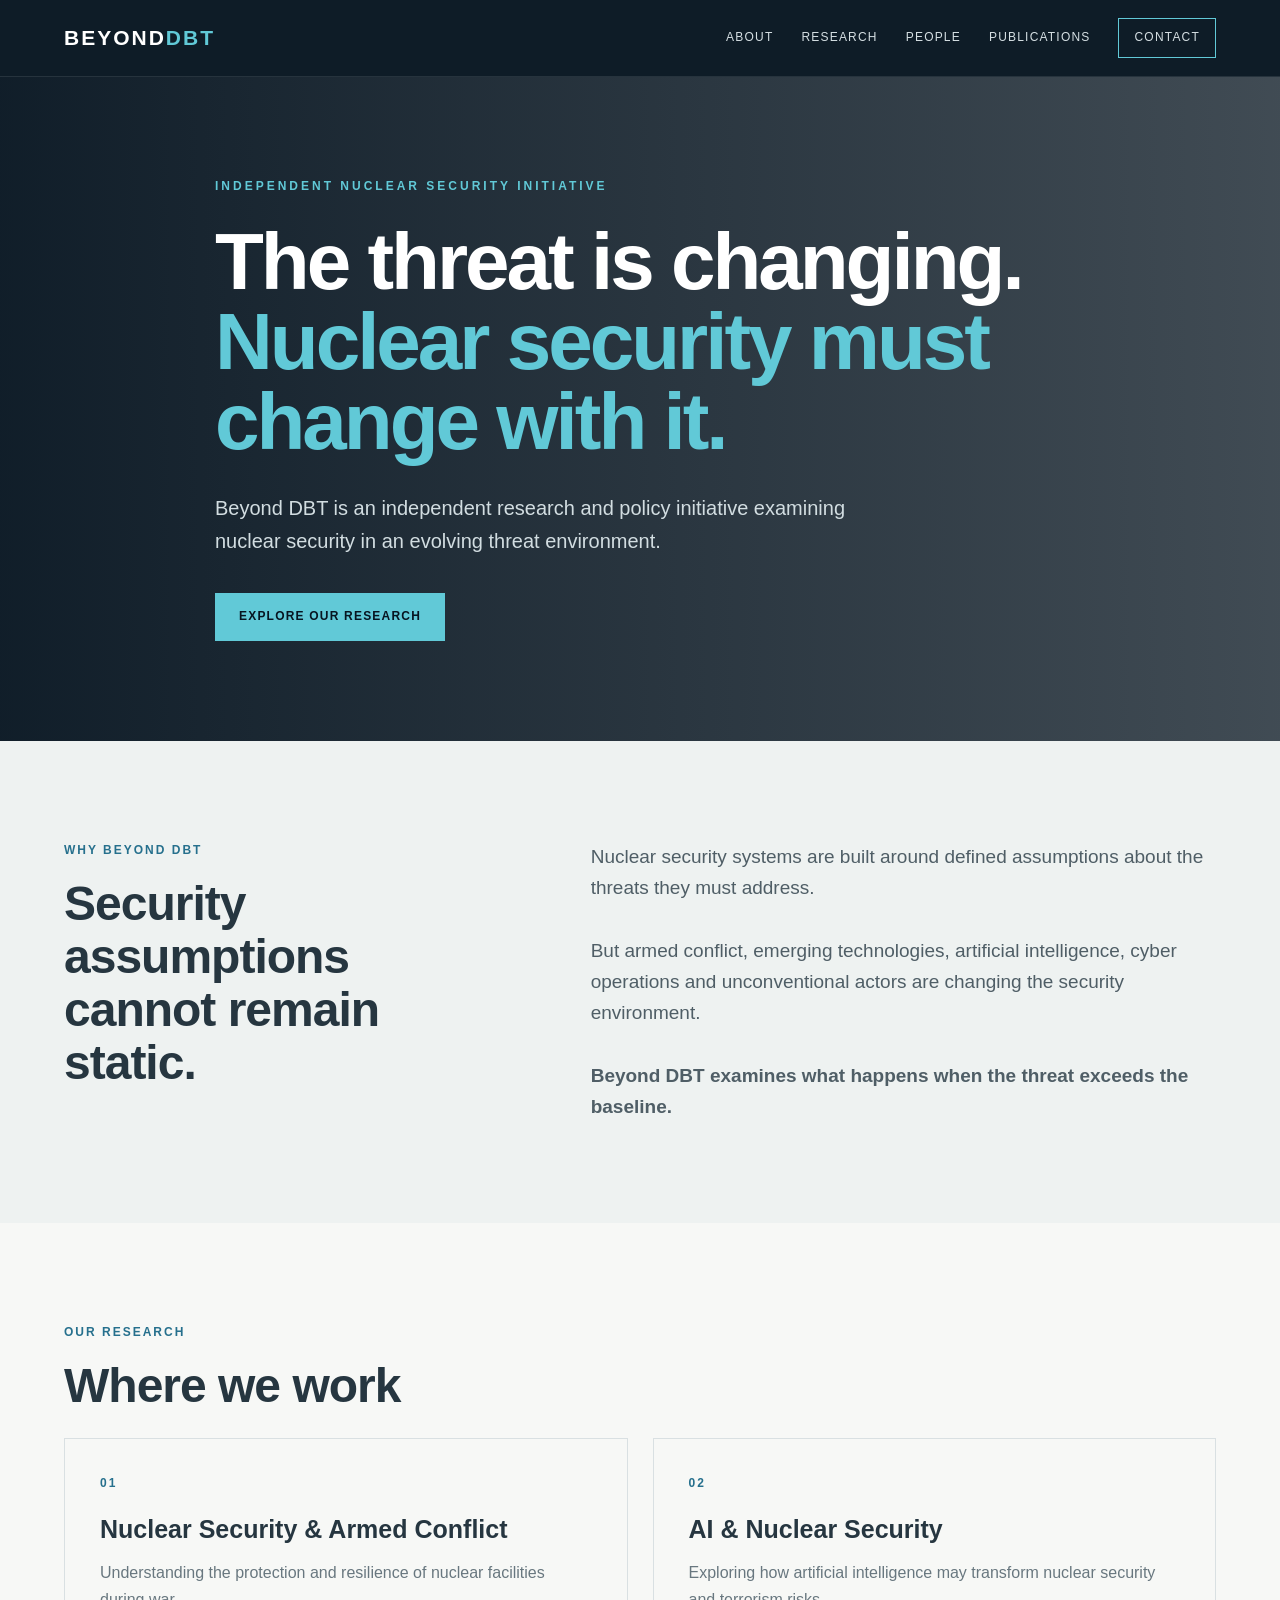
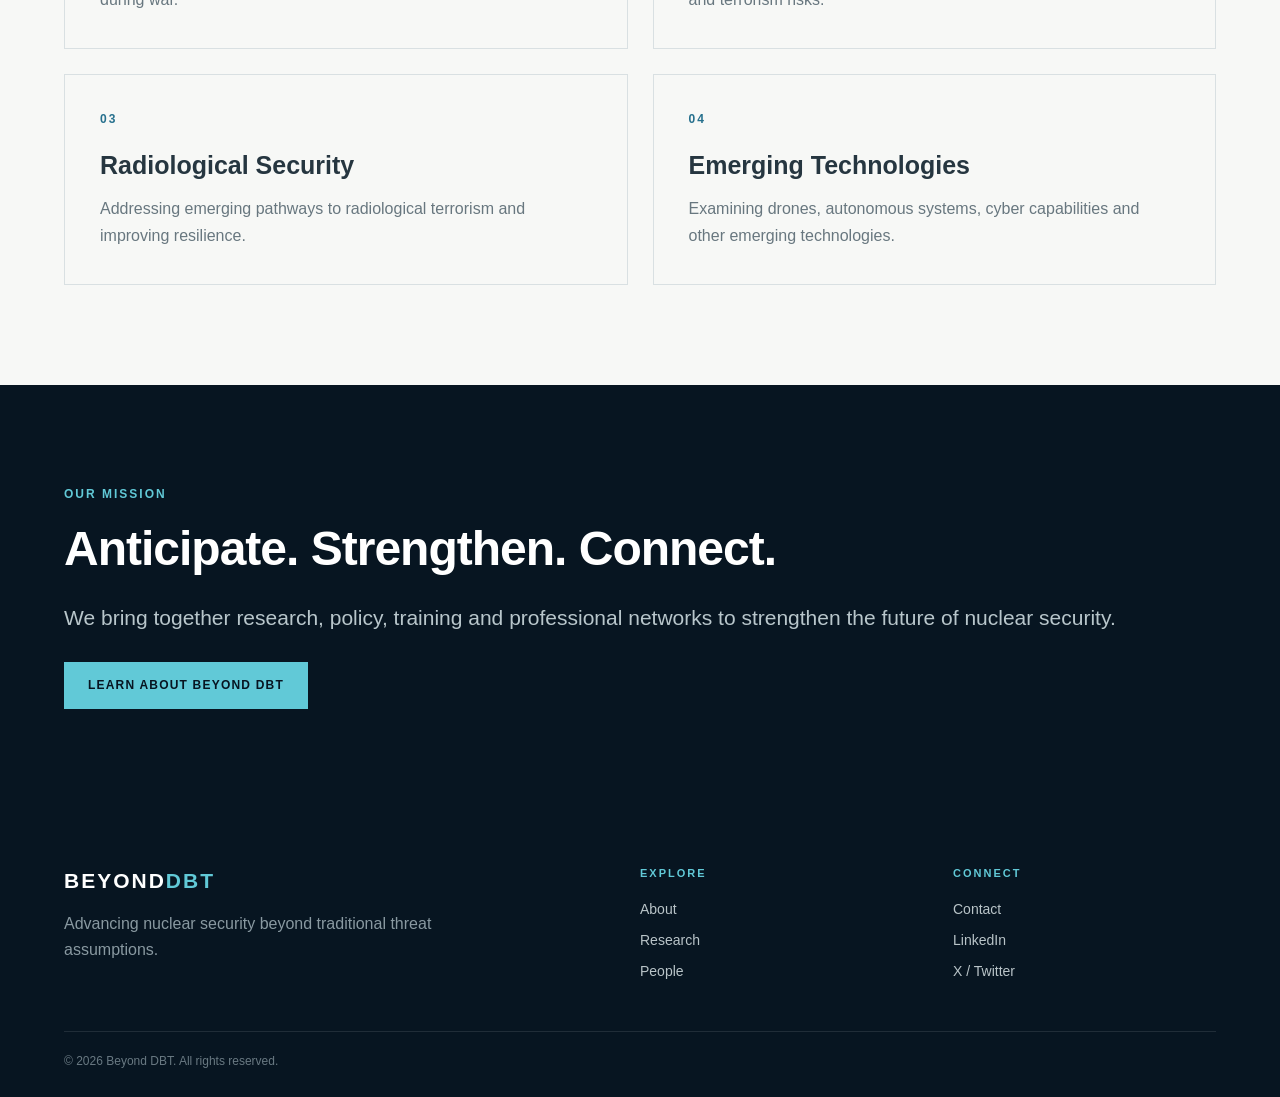
==== index.html @ 9203df45 "Add files via upload" ====
<!DOCTYPE html>
<html lang="en">

<head>
<meta charset="UTF-8">
<meta name="viewport" content="width=device-width, initial-scale=1.0">

<title>Beyond DBT | Nuclear Security</title>

<link rel="stylesheet" href="style.css">
</head>

<body>

<header>
<div class="container nav">

<a href="index.html" class="logo">
BEYOND<span>DBT</span>
</a>

<nav>
<a href="about.html">About</a>
<a href="research.html">Research</a>
<a href="people.html">People</a>
<a href="publications.html">Publications</a>
<a href="contact.html" class="nav-contact">Contact</a>
</nav>

</div>
</header>


<section class="hero">

<div class="container hero-content">

<div class="kicker">
Independent Nuclear Security Initiative
</div>

<h1>
The threat is changing.
<span>Nuclear security must change with it.</span>
</h1>

<p>
Beyond DBT is an independent research and policy initiative
examining nuclear security in an evolving threat environment.
</p>

<a href="research.html" class="btn btn-primary">
Explore our research
</a>

</div>

</section>


<section class="intro">

<div class="container intro-grid">

<div>

<div class="section-label">
Why Beyond DBT
</div>

<h2>
Security assumptions cannot remain static.
</h2>

</div>

<div class="intro-text">

<p>
Nuclear security systems are built around defined assumptions
about the threats they must address.
</p>

<br>

<p>
But armed conflict, emerging technologies, artificial
intelligence, cyber operations and unconventional actors
are changing the security environment.
</p>

<br>

<p>
<strong>
Beyond DBT examines what happens when the threat exceeds
the baseline.
</strong>
</p>

</div>

</div>

</section>


<section>

<div class="container">

<div class="section-label">
Our research
</div>

<h2>
Where we work
</h2>

<div class="grid">

<div class="card">
<div class="card-number">01</div>
<h3>Nuclear Security & Armed Conflict</h3>
<p>
Understanding the protection and resilience of nuclear
facilities during war.
</p>
</div>

<div class="card">
<div class="card-number">02</div>
<h3>AI & Nuclear Security</h3>
<p>
Exploring how artificial intelligence may transform
nuclear security and terrorism risks.
</p>
</div>

<div class="card">
<div class="card-number">03</div>
<h3>Radiological Security</h3>
<p>
Addressing emerging pathways to radiological terrorism
and improving resilience.
</p>
</div>

<div class="card">
<div class="card-number">04</div>
<h3>Emerging Technologies</h3>
<p>
Examining drones, autonomous systems, cyber capabilities
and other emerging technologies.
</p>
</div>

</div>

</div>

</section>


<section class="dark">

<div class="container">

<div class="section-label">
Our mission
</div>

<h2>
Anticipate. Strengthen. Connect.
</h2>

<p class="lead">
We bring together research, policy, training and professional
networks to strengthen the future of nuclear security.
</p>

<br>

<a href="about.html" class="btn btn-primary">
Learn about Beyond DBT
</a>

</div>

</section>


<footer>

<div class="container">

<div class="footer-grid">

<div>

<div class="footer-logo">
BEYOND<span>DBT</span>
</div>

<p>
Advancing nuclear security beyond traditional
threat assumptions.
</p>

</div>

<div class="footer-column">

<h4>Explore</h4>

<a href="about.html">About</a>
<a href="research.html">Research</a>
<a href="people.html">People</a>

</div>

<div class="footer-column">

<h4>Connect</h4>

<a href="contact.html">Contact</a>
<a href="#">LinkedIn</a>
<a href="#">X / Twitter</a>

</div>

</div>

<div class="copyright">
© 2026 Beyond DBT. All rights reserved.
</div>

</div>

</footer>

</body>
</html>
---- style.css ----
:root {
    --navy: #071521;
    --navy-light: #0d2433;
    --blue: #26708d;
    --cyan: #61c9d7;
    --white: #f7f8f6;
    --light: #eef2f1;
    --gray: #68777f;
    --dark: #263640;
    --border: #d9e0e2;
}

* {
    box-sizing: border-box;
    margin: 0;
    padding: 0;
}

html {
    scroll-behavior: smooth;
}

body {
    font-family: Arial, Helvetica, sans-serif;
    color: var(--dark);
    background: var(--white);
    line-height: 1.65;
}

a {
    text-decoration: none;
    color: inherit;
}

.container {
    width: min(90%, 1180px);
    margin: auto;
}

/* NAVIGATION */

header {
    position: sticky;
    top: 0;
    z-index: 1000;
    background: rgba(7,21,33,.97);
    border-bottom: 1px solid rgba(255,255,255,.1);
}

.nav {
    height: 76px;
    display: flex;
    justify-content: space-between;
    align-items: center;
}

.logo {
    color: white;
    font-size: 21px;
    font-weight: 800;
    letter-spacing: 2px;
}

.logo span {
    color: var(--cyan);
}

nav {
    display: flex;
    gap: 28px;
    align-items: center;
}

nav a {
    color: #d5dfe3;
    font-size: 12px;
    text-transform: uppercase;
    letter-spacing: 1.2px;
}

nav a:hover {
    color: var(--cyan);
}

.nav-contact {
    border: 1px solid var(--cyan);
    padding: 9px 15px;
}

/* HERO */

.hero {
    min-height: 620px;
    display: flex;
    align-items: center;
    color: white;

    background:
        linear-gradient(
            90deg,
            rgba(7,21,33,.96),
            rgba(7,21,33,.76)
        ),
        url("https://images.unsplash.com/photo-1513828742140-ccaa28f3eda0?auto=format&fit=crop&w=2000&q=85")
        center/cover;
}

.hero-content {
    max-width: 850px;
}

.kicker {
    color: var(--cyan);
    text-transform: uppercase;
    letter-spacing: 3px;
    font-size: 12px;
    font-weight: bold;
    margin-bottom: 25px;
}

.hero h1 {
    font-size: clamp(45px, 7vw, 80px);
    line-height: 1;
    letter-spacing: -3px;
    margin-bottom: 30px;
}

.hero h1 span {
    color: var(--cyan);
}

.hero p {
    max-width: 700px;
    font-size: 20px;
    color: #d2dde1;
    margin-bottom: 35px;
}

.btn {
    display: inline-block;
    padding: 13px 23px;
    text-transform: uppercase;
    letter-spacing: 1.2px;
    font-size: 12px;
    font-weight: bold;
    border: 1px solid var(--cyan);
}

.btn-primary {
    background: var(--cyan);
    color: var(--navy);
}

.btn-primary:hover {
    background: white;
    border-color: white;
}

/* PAGE HERO */

.page-hero {
    background: var(--navy);
    color: white;
    padding: 100px 0 90px;
}

.page-hero h1 {
    font-size: 65px;
    line-height: 1;
    letter-spacing: -2px;
    margin-bottom: 20px;
}

.page-hero p {
    max-width: 700px;
    color: #b9c7cd;
    font-size: 19px;
}

/* SECTIONS */

section {
    padding: 100px 0;
}

.section-label {
    color: var(--blue);
    text-transform: uppercase;
    letter-spacing: 2px;
    font-size: 12px;
    font-weight: bold;
    margin-bottom: 18px;
}

h2 {
    font-size: 48px;
    line-height: 1.1;
    letter-spacing: -1px;
    margin-bottom: 25px;
}

.lead {
    font-size: 21px;
    color: #52626a;
}

/* HOME INTRO */

.intro {
    background: var(--light);
}

.intro-grid {
    display: grid;
    grid-template-columns: 1fr 1.4fr;
    gap: 80px;
}

.intro-text {
    font-size: 19px;
    color: #4f5e66;
}

/* CARDS */

.grid {
    display: grid;
    grid-template-columns: repeat(2, 1fr);
    gap: 25px;
}

.card {
    border: 1px solid var(--border);
    padding: 35px;
    transition: .25s;
}

.card:hover {
    border-color: var(--blue);
    transform: translateY(-4px);
}

.card-number {
    color: var(--blue);
    font-size: 12px;
    letter-spacing: 2px;
    font-weight: bold;
}

.card h3 {
    font-size: 25px;
    margin: 15px 0 10px;
}

.card p {
    color: var(--gray);
}

/* DARK SECTION */

.dark {
    background: var(--navy);
    color: white;
}

.dark .section-label {
    color: var(--cyan);
}

.dark h2 {
    color: white;
}

.dark p {
    color: #b8c6cb;
}

/* RESEARCH */

.research-list {
    display: grid;
    grid-template-columns: 1fr 1fr;
    border-top: 1px solid var(--border);
}

.research-item {
    padding: 35px 30px 35px 0;
    border-bottom: 1px solid var(--border);
}

.research-item:nth-child(even) {
    padding-left: 30px;
    border-left: 1px solid var(--border);
}

.research-item h3 {
    font-size: 27px;
    margin: 12px 0;
}

/* BIO */

.bio-grid {
    display: grid;
    grid-template-columns: 300px 1fr;
    gap: 70px;
}

.profile-photo {
    width: 100%;
    height: 400px;
    object-fit: cover;
    display: block;
}

.bio h2 {
    margin-bottom: 5px;
}

.role {
    color: var(--blue);
    font-weight: bold;
    margin-bottom: 25px;
}

.bio p {
    color: #56656d;
    margin-bottom: 18px;
}

.expertise {
    display: flex;
    flex-wrap: wrap;
    gap: 10px;
    margin-top: 25px;
}

.tag {
    border: 1px solid var(--border);
    padding: 8px 13px;
    font-size: 12px;
    text-transform: uppercase;
    letter-spacing: .7px;
}

/* CONTACT */

.contact-grid {
    display: grid;
    grid-template-columns: 1fr 1fr;
    gap: 70px;
}

.contact-box {
    background: var(--light);
    padding: 40px;
}

.contact-box h3 {
    margin-bottom: 10px;
}

.contact-box a {
    color: var(--blue);
}

/* FOOTER */

footer {
    background: var(--navy);
    color: white;
    padding: 55px 0 25px;
}

.footer-grid {
    display: grid;
    grid-template-columns: 2fr 1fr 1fr;
    gap: 50px;
    padding-bottom: 40px;
}

.footer-logo {
    font-weight: bold;
    letter-spacing: 2px;
    font-size: 21px;
}

.footer-logo span {
    color: var(--cyan);
}

footer p {
    color: #8999a1;
    max-width: 400px;
    margin-top: 12px;
}

.footer-column h4 {
    color: var(--cyan);
    font-size: 11px;
    letter-spacing: 2px;
    text-transform: uppercase;
    margin-bottom: 15px;
}

.footer-column a {
    display: block;
    color: #b9c4c8;
    margin-bottom: 8px;
    font-size: 14px;
}

.copyright {
    border-top: 1px solid rgba(255,255,255,.1);
    padding-top: 20px;
    color: #697982;
    font-size: 12px;
}

/* MOBILE */

@media(max-width:800px) {

    nav {
        display: none;
    }

    .hero h1,
    .page-hero h1 {
        font-size: 48px;
    }

    .intro-grid,
    .grid,
    .research-list,
    .bio-grid,
    .contact-grid,
    .footer-grid {
        grid-template-columns: 1fr;
    }

    .research-item:nth-child(even) {
        padding-left: 0;
        border-left: none;
    }

    section {
        padding: 70px 0;
    }
}
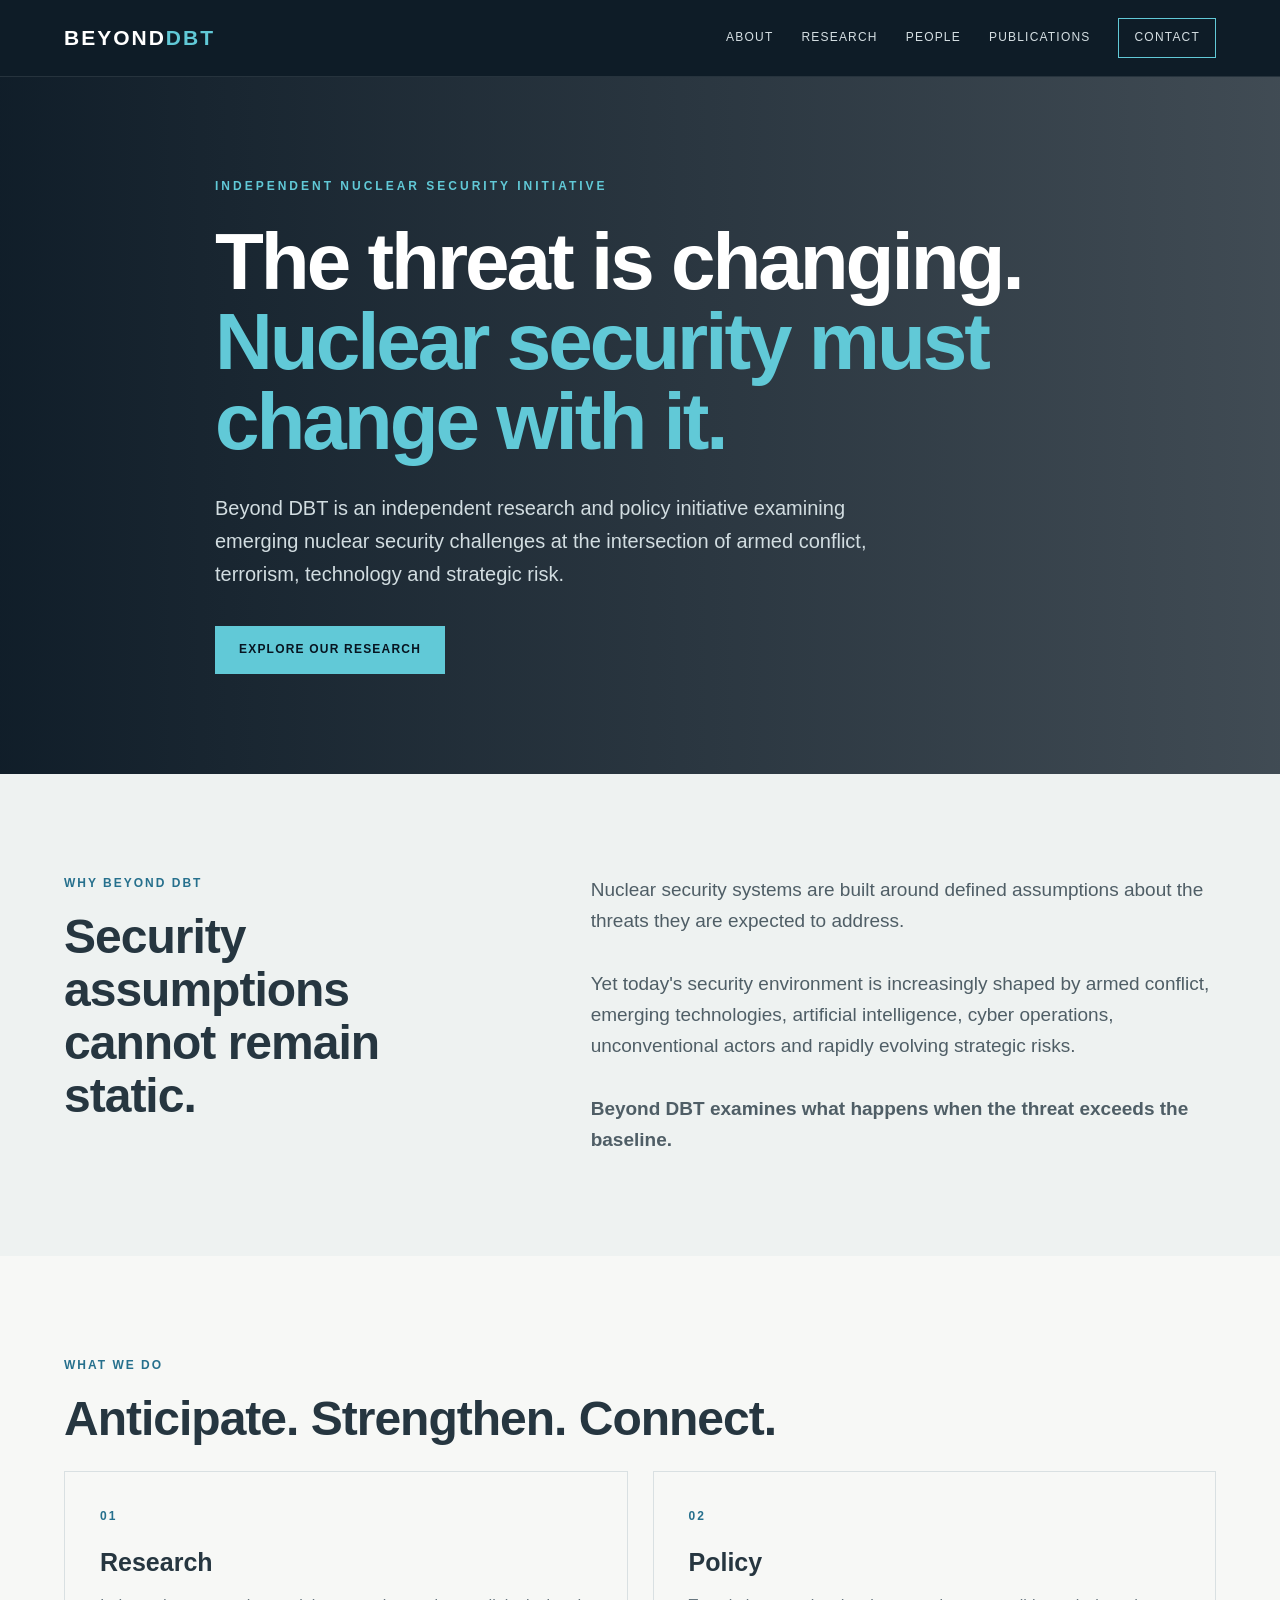
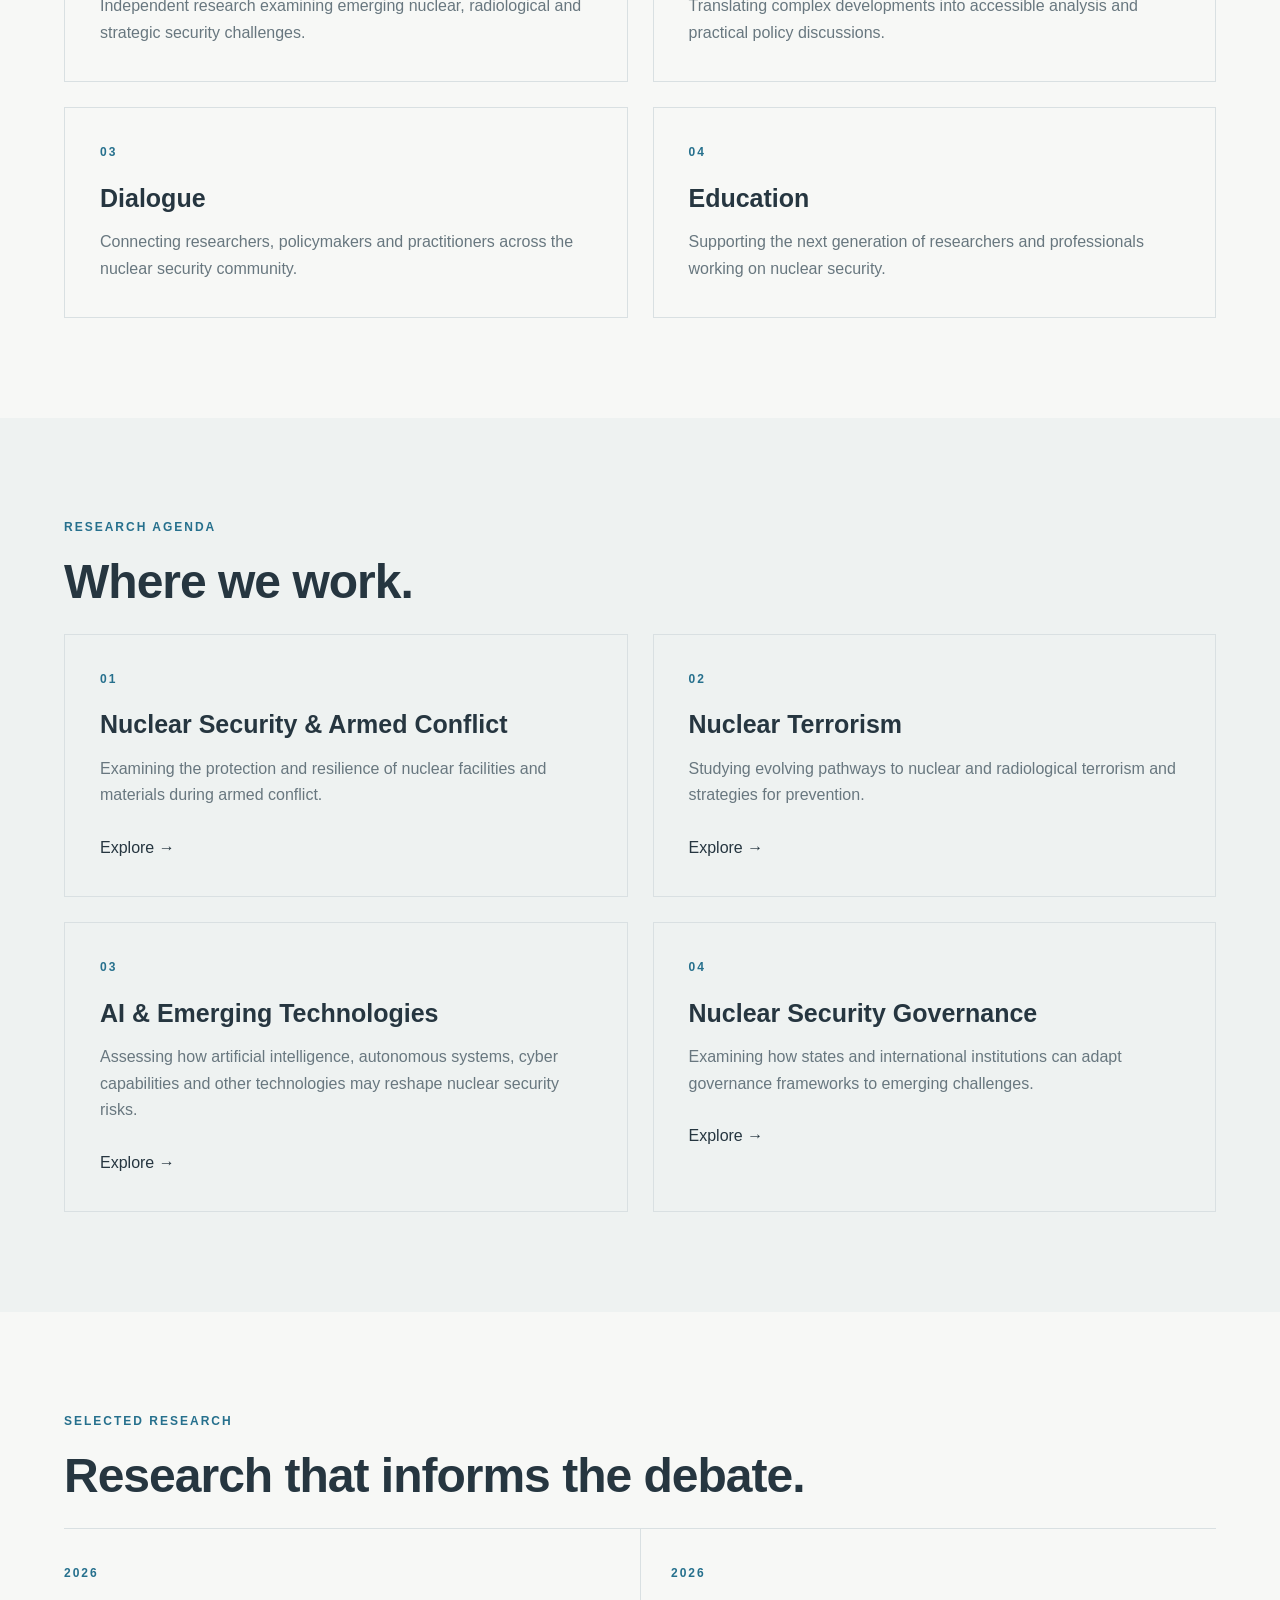
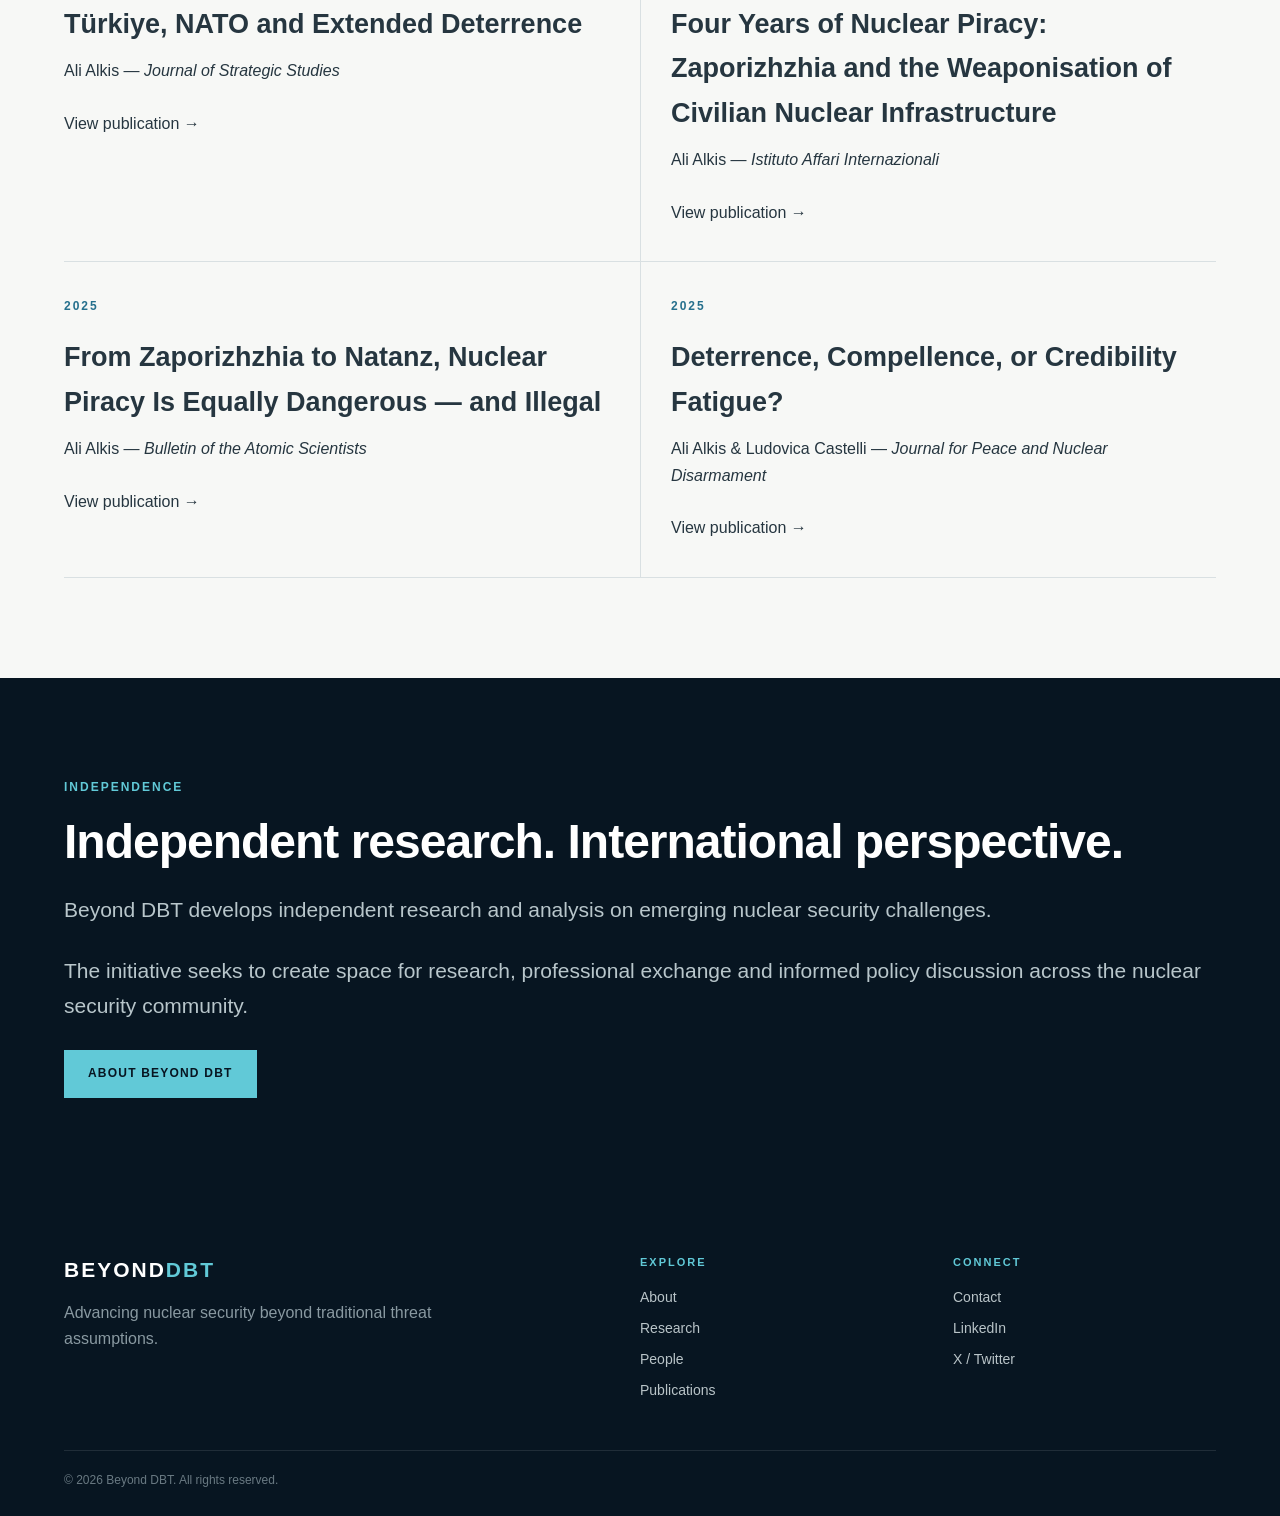
==== commit 464c7d5a: "Update index.html" ====
--- a/index.html
+++ b/index.html
@@ -2,17 +2,25 @@
 <html lang="en">
 
 <head>
+
 <meta charset="UTF-8">
 <meta name="viewport" content="width=device-width, initial-scale=1.0">
 
-<title>Beyond DBT | Nuclear Security</title>
+<meta name="description" content="Beyond DBT is an independent research and policy initiative examining emerging nuclear security challenges beyond traditional threat assumptions.">
+
+<title>Beyond DBT | Nuclear Security Beyond the Baseline</title>
 
 <link rel="stylesheet" href="style.css">
+
 </head>
 
 <body>
 
+
+<!-- NAVIGATION -->
+
 <header>
+
 <div class="container nav">
 
 <a href="index.html" class="logo">
@@ -20,16 +28,28 @@
 </a>
 
 <nav>
+
 <a href="about.html">About</a>
+
 <a href="research.html">Research</a>
+
 <a href="people.html">People</a>
+
 <a href="publications.html">Publications</a>
-<a href="contact.html" class="nav-contact">Contact</a>
+
+<a href="contact.html" class="nav-contact">
+Contact
+</a>
+
 </nav>
 
 </div>
+
 </header>
 
+
+
+<!-- HERO -->
 
 <section class="hero">
 
@@ -40,13 +60,22 @@
 </div>
 
 <h1>
+
 The threat is changing.
-<span>Nuclear security must change with it.</span>
+
+<span>
+Nuclear security must change with it.
+</span>
+
 </h1>
 
 <p>
+
 Beyond DBT is an independent research and policy initiative
-examining nuclear security in an evolving threat environment.
+examining emerging nuclear security challenges at the
+intersection of armed conflict, terrorism, technology
+and strategic risk.
+
 </p>
 
 <a href="research.html" class="btn btn-primary">
@@ -57,6 +86,9 @@
 
 </section>
 
+
+
+<!-- WHY BEYOND DBT -->
 
 <section class="intro">
 
@@ -74,28 +106,36 @@
 
 </div>
 
+
 <div class="intro-text">
 
 <p>
-Nuclear security systems are built around defined assumptions
-about the threats they must address.
-</p>
-
-<br>
-
-<p>
-But armed conflict, emerging technologies, artificial
-intelligence, cyber operations and unconventional actors
-are changing the security environment.
-</p>
-
-<br>
-
-<p>
+
+Nuclear security systems are built around defined
+assumptions about the threats they are expected to address.
+
+</p>
+
+<br>
+
+<p>
+
+Yet today's security environment is increasingly shaped
+by armed conflict, emerging technologies, artificial
+intelligence, cyber operations, unconventional actors
+and rapidly evolving strategic risks.
+
+</p>
+
+<br>
+
+<p>
+
 <strong>
-Beyond DBT examines what happens when the threat exceeds
-the baseline.
+Beyond DBT examines what happens when the threat
+exceeds the baseline.
 </strong>
+
 </p>
 
 </div>
@@ -105,84 +145,413 @@
 </section>
 
 
+
+<!-- MISSION -->
+
 <section>
 
 <div class="container">
 
 <div class="section-label">
-Our research
-</div>
-
-<h2>
-Where we work
-</h2>
-
-<div class="grid">
-
-<div class="card">
-<div class="card-number">01</div>
-<h3>Nuclear Security & Armed Conflict</h3>
-<p>
-Understanding the protection and resilience of nuclear
-facilities during war.
-</p>
-</div>
-
-<div class="card">
-<div class="card-number">02</div>
-<h3>AI & Nuclear Security</h3>
-<p>
-Exploring how artificial intelligence may transform
-nuclear security and terrorism risks.
-</p>
-</div>
-
-<div class="card">
-<div class="card-number">03</div>
-<h3>Radiological Security</h3>
-<p>
-Addressing emerging pathways to radiological terrorism
-and improving resilience.
-</p>
-</div>
-
-<div class="card">
-<div class="card-number">04</div>
-<h3>Emerging Technologies</h3>
-<p>
-Examining drones, autonomous systems, cyber capabilities
-and other emerging technologies.
-</p>
-</div>
-
-</div>
-
-</div>
-
-</section>
-
-
-<section class="dark">
-
-<div class="container">
-
-<div class="section-label">
-Our mission
+What we do
 </div>
 
 <h2>
 Anticipate. Strengthen. Connect.
 </h2>
 
+<div class="grid">
+
+
+<div class="card">
+
+<div class="card-number">
+01
+</div>
+
+<h3>
+Research
+</h3>
+
+<p>
+
+Independent research examining emerging nuclear,
+radiological and strategic security challenges.
+
+</p>
+
+</div>
+
+
+
+<div class="card">
+
+<div class="card-number">
+02
+</div>
+
+<h3>
+Policy
+</h3>
+
+<p>
+
+Translating complex developments into accessible
+analysis and practical policy discussions.
+
+</p>
+
+</div>
+
+
+
+<div class="card">
+
+<div class="card-number">
+03
+</div>
+
+<h3>
+Dialogue
+</h3>
+
+<p>
+
+Connecting researchers, policymakers and practitioners
+across the nuclear security community.
+
+</p>
+
+</div>
+
+
+
+<div class="card">
+
+<div class="card-number">
+04
+</div>
+
+<h3>
+Education
+</h3>
+
+<p>
+
+Supporting the next generation of researchers and
+professionals working on nuclear security.
+
+</p>
+
+</div>
+
+
+</div>
+
+</div>
+
+</section>
+
+
+
+<!-- RESEARCH AREAS -->
+
+<section class="intro">
+
+<div class="container">
+
+<div class="section-label">
+Research agenda
+</div>
+
+<h2>
+Where we work.
+</h2>
+
+<div class="grid">
+
+
+<div class="card">
+
+<div class="card-number">
+01
+</div>
+
+<h3>
+Nuclear Security & Armed Conflict
+</h3>
+
+<p>
+
+Examining the protection and resilience of nuclear
+facilities and materials during armed conflict.
+
+</p>
+
+<br>
+
+<a href="research.html">
+Explore →
+</a>
+
+</div>
+
+
+
+<div class="card">
+
+<div class="card-number">
+02
+</div>
+
+<h3>
+Nuclear Terrorism
+</h3>
+
+<p>
+
+Studying evolving pathways to nuclear and radiological
+terrorism and strategies for prevention.
+
+</p>
+
+<br>
+
+<a href="research.html">
+Explore →
+</a>
+
+</div>
+
+
+
+<div class="card">
+
+<div class="card-number">
+03
+</div>
+
+<h3>
+AI & Emerging Technologies
+</h3>
+
+<p>
+
+Assessing how artificial intelligence, autonomous systems,
+cyber capabilities and other technologies may reshape
+nuclear security risks.
+
+</p>
+
+<br>
+
+<a href="research.html">
+Explore →
+</a>
+
+</div>
+
+
+
+<div class="card">
+
+<div class="card-number">
+04
+</div>
+
+<h3>
+Nuclear Security Governance
+</h3>
+
+<p>
+
+Examining how states and international institutions can
+adapt governance frameworks to emerging challenges.
+
+</p>
+
+<br>
+
+<a href="research.html">
+Explore →
+</a>
+
+</div>
+
+
+</div>
+
+</div>
+
+</section>
+
+
+
+<!-- FEATURED RESEARCH -->
+
+<section>
+
+<div class="container">
+
+<div class="section-label">
+Selected research
+</div>
+
+<h2>
+Research that informs the debate.
+</h2>
+
+<div class="research-list">
+
+
+<div class="research-item">
+
+<div class="section-label">
+2026
+</div>
+
+<h3>
+Türkiye, NATO and Extended Deterrence
+</h3>
+
+<p>
+
+Ali Alkis — <em>Journal of Strategic Studies</em>
+
+</p>
+
+<br>
+
+<a href="publications.html">
+View publication →
+</a>
+
+</div>
+
+
+
+<div class="research-item">
+
+<div class="section-label">
+2026
+</div>
+
+<h3>
+Four Years of Nuclear Piracy: Zaporizhzhia and the Weaponisation of Civilian Nuclear Infrastructure
+</h3>
+
+<p>
+
+Ali Alkis — <em>Istituto Affari Internazionali</em>
+
+</p>
+
+<br>
+
+<a href="publications.html">
+View publication →
+</a>
+
+</div>
+
+
+
+<div class="research-item">
+
+<div class="section-label">
+2025
+</div>
+
+<h3>
+From Zaporizhzhia to Natanz, Nuclear Piracy Is Equally Dangerous — and Illegal
+</h3>
+
+<p>
+
+Ali Alkis — <em>Bulletin of the Atomic Scientists</em>
+
+</p>
+
+<br>
+
+<a href="publications.html">
+View publication →
+</a>
+
+</div>
+
+
+
+<div class="research-item">
+
+<div class="section-label">
+2025
+</div>
+
+<h3>
+Deterrence, Compellence, or Credibility Fatigue?
+</h3>
+
+<p>
+
+Ali Alkis & Ludovica Castelli —
+<em>Journal for Peace and Nuclear Disarmament</em>
+
+</p>
+
+<br>
+
+<a href="publications.html">
+View publication →
+</a>
+
+</div>
+
+
+</div>
+
+</div>
+
+</section>
+
+
+
+<!-- INDEPENDENCE -->
+
+<section class="dark">
+
+<div class="container">
+
+<div class="section-label">
+Independence
+</div>
+
+<h2>
+Independent research.
+International perspective.
+</h2>
+
 <p class="lead">
-We bring together research, policy, training and professional
-networks to strengthen the future of nuclear security.
+
+Beyond DBT develops independent research and analysis
+on emerging nuclear security challenges.
+
+</p>
+
+<br>
+
+<p class="lead">
+
+The initiative seeks to create space for research,
+professional exchange and informed policy discussion
+across the nuclear security community.
+
 </p>
 
 <br>
 
 <a href="about.html" class="btn btn-primary">
-Learn about Beyond DBT
+About Beyond DBT
 </a>
 
 </div>
@@ -190,11 +559,15 @@
 </section>
 
 
+
+<!-- FOOTER -->
+
 <footer>
 
 <div class="container">
 
 <div class="footer-grid">
+
 
 <div>
 
@@ -203,41 +576,81 @@
 </div>
 
 <p>
+
 Advancing nuclear security beyond traditional
 threat assumptions.
-</p>
-
-</div>
+
+</p>
+
+</div>
+
+
 
 <div class="footer-column">
 
-<h4>Explore</h4>
-
-<a href="about.html">About</a>
-<a href="research.html">Research</a>
-<a href="people.html">People</a>
-
-</div>
+<h4>
+Explore
+</h4>
+
+<a href="about.html">
+About
+</a>
+
+<a href="research.html">
+Research
+</a>
+
+<a href="people.html">
+People
+</a>
+
+<a href="publications.html">
+Publications
+</a>
+
+</div>
+
+
 
 <div class="footer-column">
 
-<h4>Connect</h4>
-
-<a href="contact.html">Contact</a>
-<a href="#">LinkedIn</a>
-<a href="#">X / Twitter</a>
-
-</div>
-
-</div>
+<h4>
+Connect
+</h4>
+
+<a href="contact.html">
+Contact
+</a>
+
+<a href="https://www.linkedin.com/in/alialkis/"
+target="_blank"
+rel="noopener noreferrer">
+LinkedIn
+</a>
+
+<a href="https://x.com/AliAlkisTR"
+target="_blank"
+rel="noopener noreferrer">
+X / Twitter
+</a>
+
+</div>
+
+
+</div>
+
 
 <div class="copyright">
+
 © 2026 Beyond DBT. All rights reserved.
+
 </div>
 
 </div>
 
 </footer>
 
+
 </body>
-</html>+
+</html>
